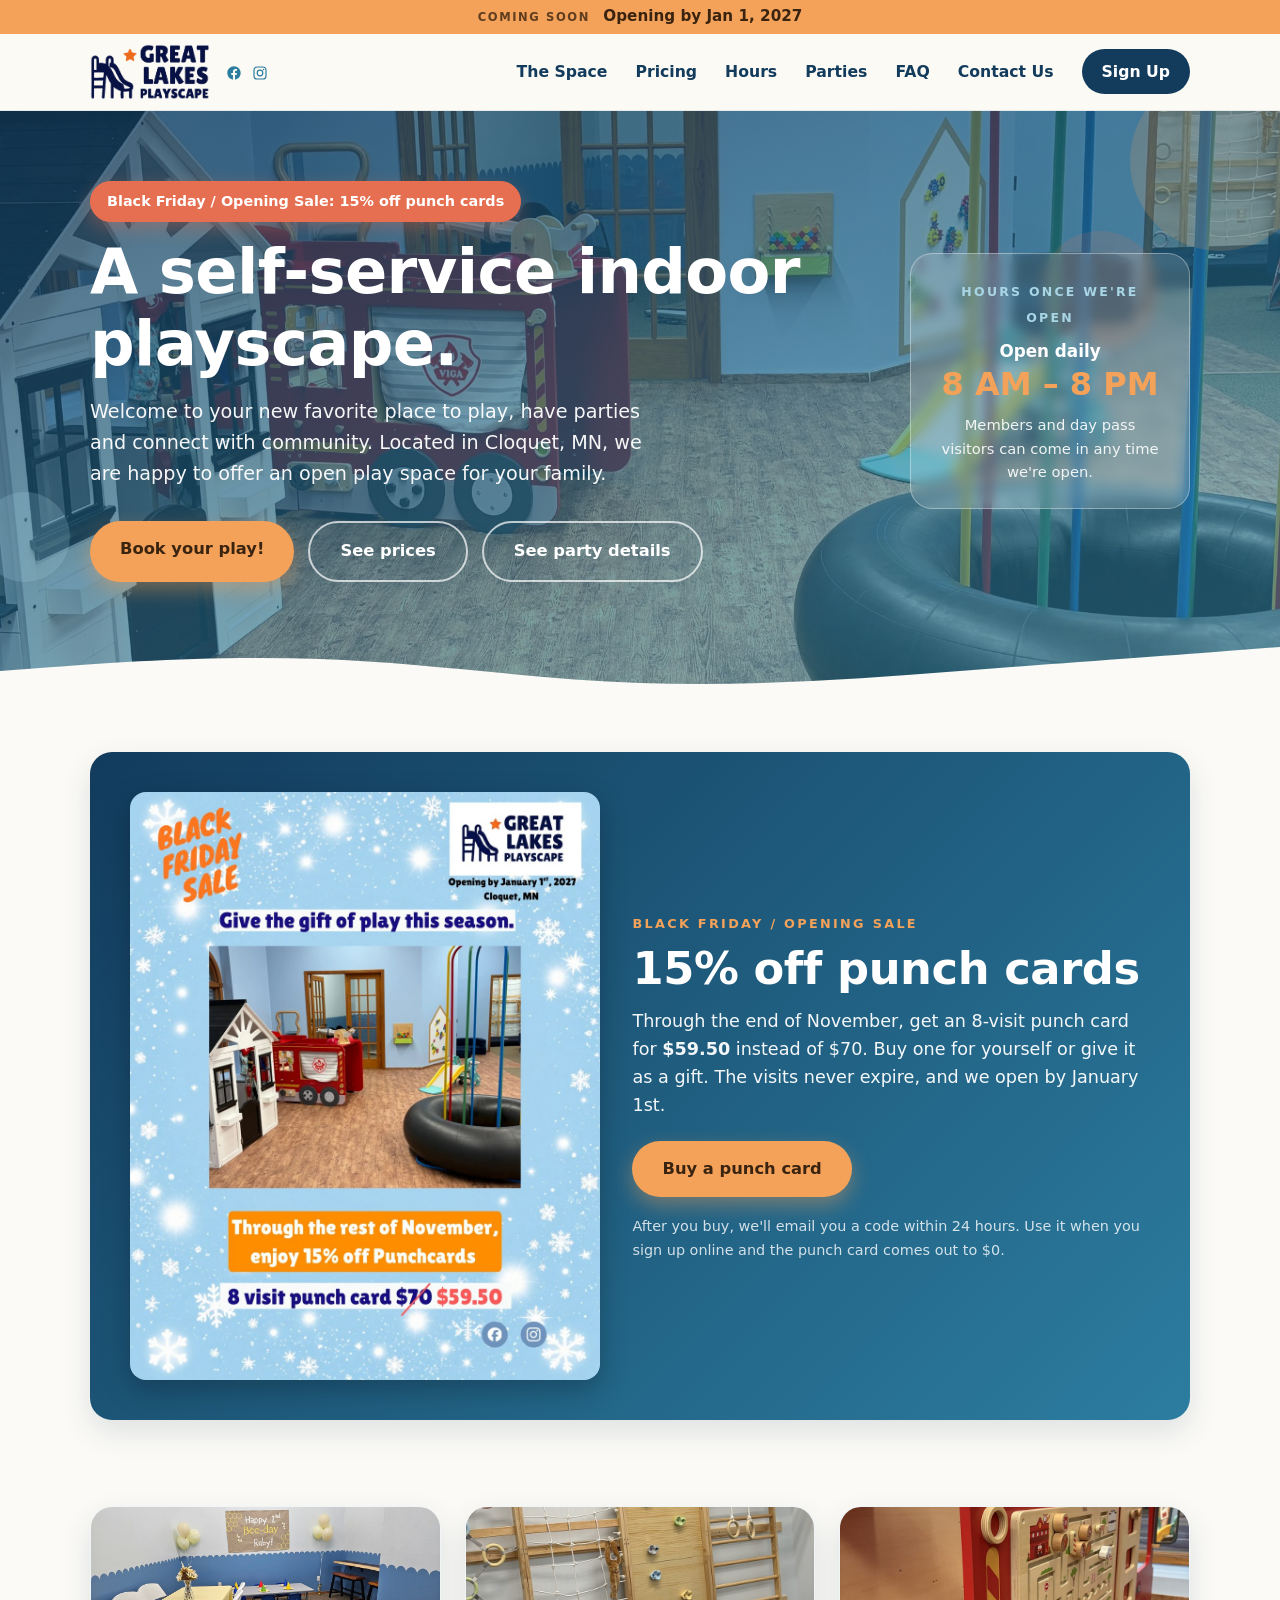
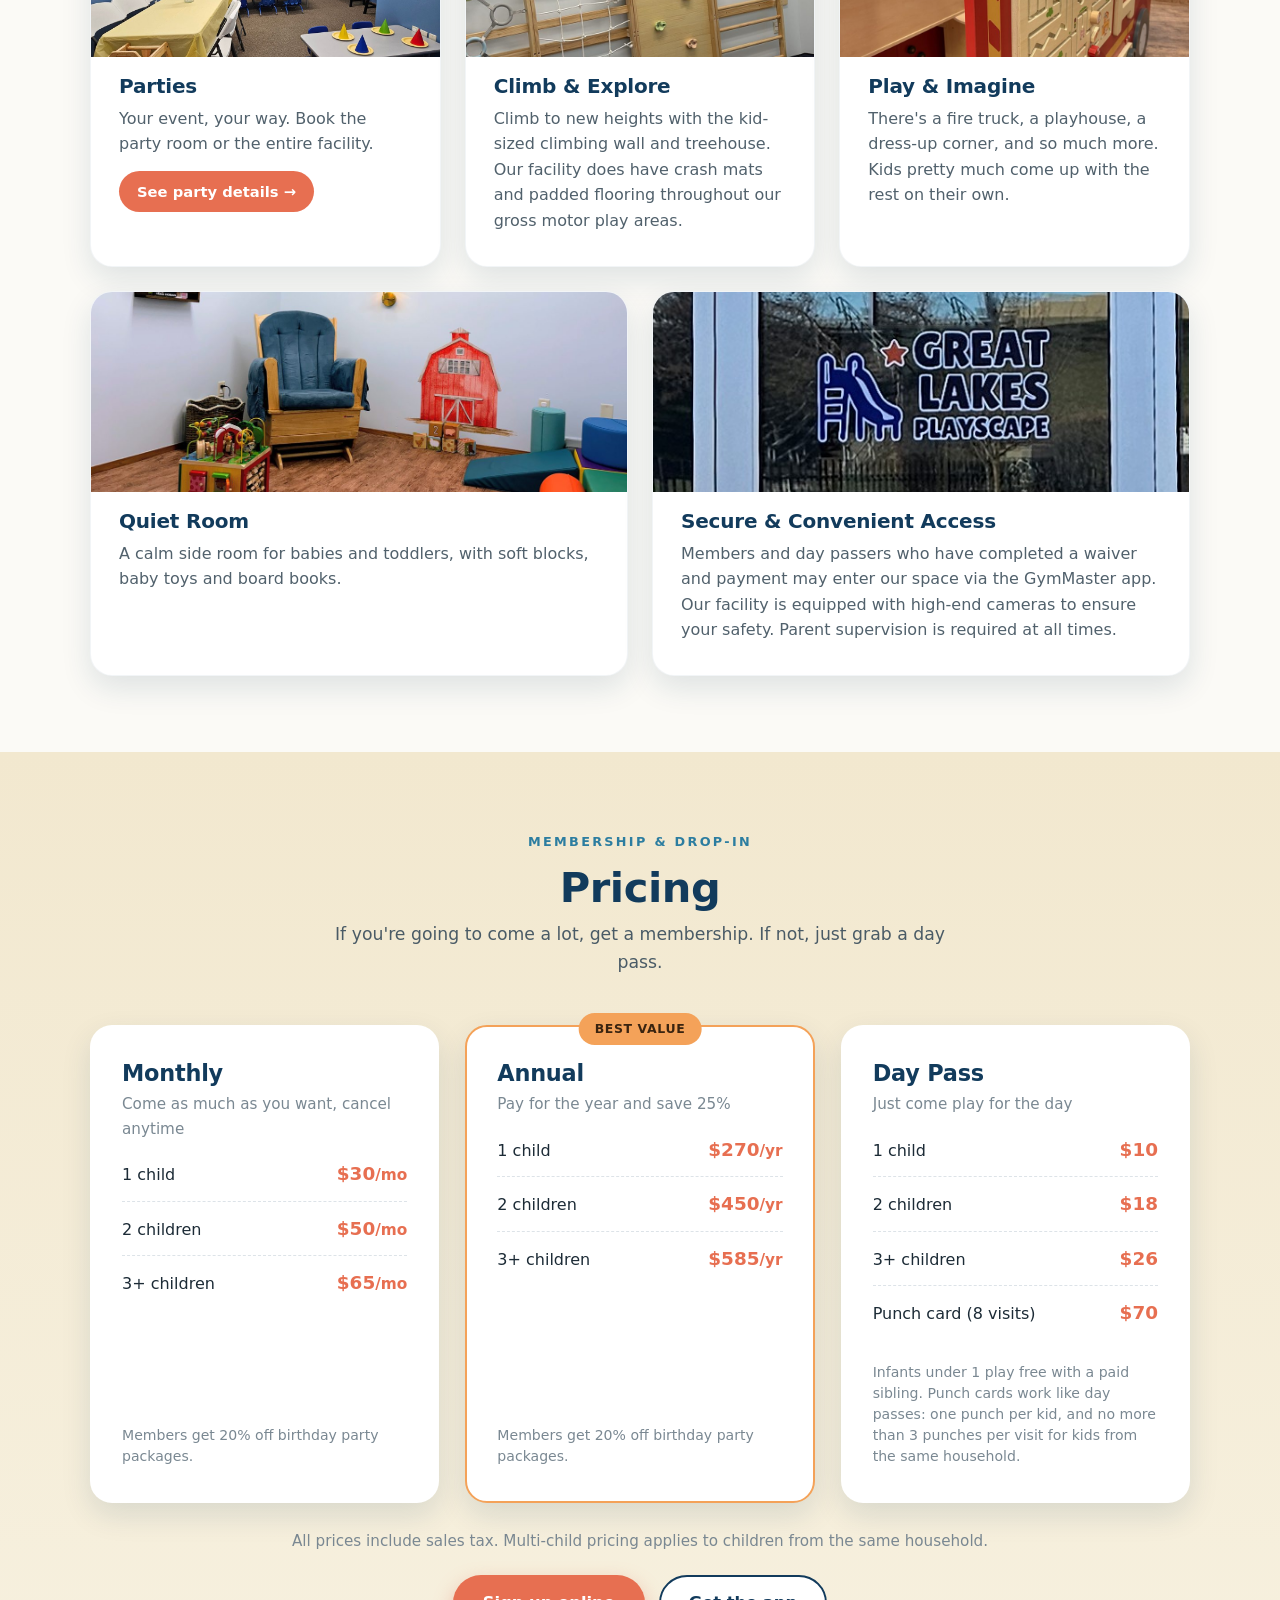
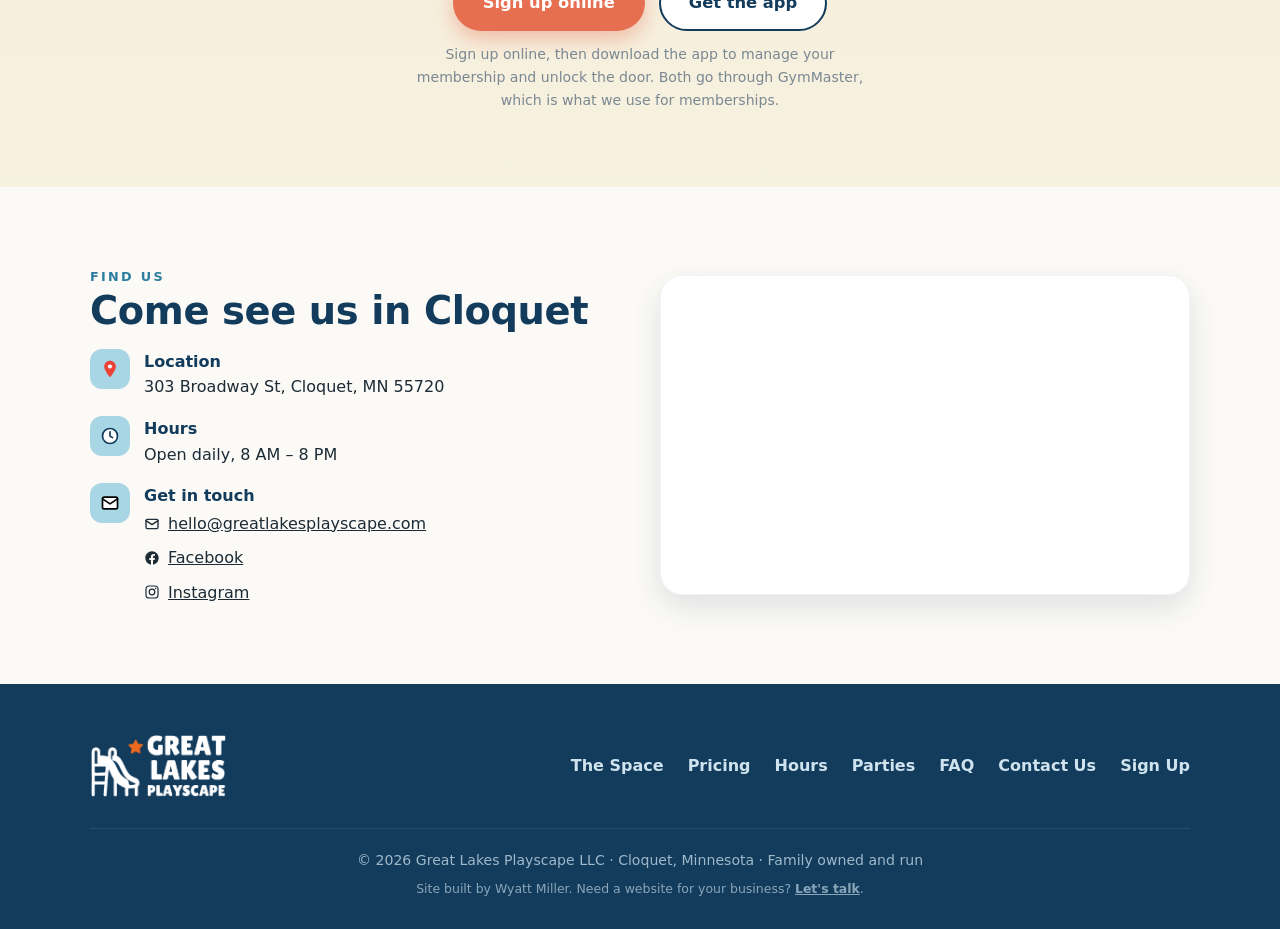
==== index.html @ cd80ef87 "Add Quiet Room card to the home page - New card for babies, toddlers and moms using the side room ph" ====
<!DOCTYPE html>
<html lang="en">
<head>
<meta charset="UTF-8">
<meta name="viewport" content="width=device-width, initial-scale=1.0">
<title>Great Lakes Playscape | Indoor Playground in Cloquet, MN</title>
<meta name="description" content="Indoor playground for kids in Cloquet, MN. Memberships, day passes, and birthday parties. Opening soon.">

<link rel="icon" type="image/png" sizes="32x32" href="images/favicon-32.png?v=2">
<link rel="icon" type="image/png" sizes="16x16" href="images/favicon-16.png?v=2">
<link rel="apple-touch-icon" href="images/apple-touch-icon.png?v=2">

<!-- Social sharing preview (Facebook, iMessage, Instagram link previews, etc.) -->
<!-- NOTE: update the og:url / twitter:url below once the real domain is live -->
<meta property="og:type" content="website">
<meta property="og:title" content="Great Lakes Playscape | Indoor Playground in Cloquet, MN">
<meta property="og:description" content="Indoor playground for kids in Cloquet, MN. Memberships, day passes, and birthday parties. Opening soon.">
<meta property="og:image" content="https://greatlakesplayscape.com/images/og-image.png">
<meta property="og:url" content="https://greatlakesplayscape.com/">
<meta name="twitter:card" content="summary_large_image">
<meta name="twitter:title" content="Great Lakes Playscape | Indoor Playground in Cloquet, MN">
<meta name="twitter:description" content="Indoor playground for kids in Cloquet, MN. Memberships, day passes, and birthday parties. Opening soon.">
<meta name="twitter:image" content="https://greatlakesplayscape.com/images/og-image.png">

<!-- Business details for Google search / Maps. Keep name, address, phone and hours in sync with the Google Business Profile. -->
<script type="application/ld+json">
{
  "@context": "https://schema.org",
  "@type": "EntertainmentBusiness",
  "name": "Great Lakes Playscape",
  "description": "Indoor playground for kids in Cloquet, MN. Memberships, day passes, and birthday parties.",
  "url": "https://greatlakesplayscape.com/",
  "logo": "https://greatlakesplayscape.com/images/logo.png",
  "image": "https://greatlakesplayscape.com/images/og-image.png",
  "email": "hello@greatlakesplayscape.com",
  "priceRange": "$",
  "address": {
    "@type": "PostalAddress",
    "streetAddress": "303 Broadway St",
    "addressLocality": "Cloquet",
    "addressRegion": "MN",
    "postalCode": "55720",
    "addressCountry": "US"
  },
  "openingHoursSpecification": [{
    "@type": "OpeningHoursSpecification",
    "dayOfWeek": ["Monday", "Tuesday", "Wednesday", "Thursday", "Friday", "Saturday", "Sunday"],
    "opens": "08:00",
    "closes": "20:00"
  }],
  "sameAs": [
    "https://www.facebook.com/share/1ABTPfkHhx/",
    "https://www.instagram.com/greatlakesplayscape/"
  ]
}
</script>

<link rel="stylesheet" href="styles.css?v=20261122d">
</head>
<body>

<!-- ============ HEADER ============ -->
<header>
  <div class="opening-bar"><span>Coming soon</span> Opening by Jan 1, 2027</div>
  <div class="wrap nav">
    <div class="brand-group">
      <a href="#top" class="brand">
        <img class="logo" src="images/logo.png" alt="Great Lakes Playscape" width="586" height="274">
      </a>
      <div class="header-social" aria-label="Follow us on social media">
        <a href="https://www.facebook.com/share/1ABTPfkHhx/" aria-label="Facebook" target="_blank" rel="noopener">
          <svg viewBox="0 0 24 24" width="16" height="16" fill="currentColor" aria-hidden="true"><path d="M22 12.06C22 6.5 17.52 2 12 2S2 6.5 2 12.06c0 5.02 3.66 9.18 8.44 9.94v-7.03H7.9v-2.91h2.54V9.85c0-2.51 1.49-3.9 3.77-3.9 1.09 0 2.24.2 2.24.2v2.46h-1.26c-1.24 0-1.63.77-1.63 1.56v1.88h2.78l-.44 2.91h-2.34V22c4.78-.76 8.44-4.92 8.44-9.94Z"/></svg>
        </a>
        <a href="https://www.instagram.com/greatlakesplayscape/" aria-label="Instagram" target="_blank" rel="noopener">
          <svg viewBox="0 0 24 24" width="16" height="16" fill="none" stroke="currentColor" stroke-width="1.8" aria-hidden="true"><rect x="3" y="3" width="18" height="18" rx="5"/><circle cx="12" cy="12" r="4.2"/><circle cx="17.4" cy="6.6" r="1.1" fill="currentColor" stroke="none"/></svg>
        </a>
      </div>
    </div>
    <nav class="nav-links" id="navLinks">
      <a href="#play">The Space</a>
      <a href="#pricing">Pricing</a>
      <a href="#hours">Hours</a>
      <a href="parties/">Parties</a>
      <a href="faq/">FAQ</a>
      <a href="#visit">Contact Us</a>
      <a href="#join" class="cta">Sign Up</a>
    </nav>
    <button class="nav-toggle" id="navToggle" aria-label="Menu">☰</button>
  </div>
</header>

<!-- ============ HERO ============ -->
<section class="hero" id="top">
  <span class="float a"></span><span class="float b"></span><span class="float c"></span>
  <div class="wrap hero-grid">
   <div class="hero-main">
    <a href="#sale" class="badge badge-sale">Black Friday / Opening Sale: 15% off punch cards</a>
    <h1>A self-service indoor playscape.</h1>
    <p class="lede">Welcome to your new favorite place to play, have parties and connect with community. Located in Cloquet, MN, we are happy to offer an open play space for your family.</p>
    <div class="cta-row">
      <a href="https://greatlakesplayscape.gymmasteronline.com/portal" class="btn btn-sun" target="_blank" rel="noopener">Book your play!</a>
      <a href="#pricing" class="btn btn-ghost">See prices</a>
      <a href="parties/" class="btn btn-ghost">See party details</a>
    </div>
   </div>
    <aside class="hero-hours" id="hours">
      <span class="hero-hours-label">Hours once we're open</span>
      <div class="hero-hours-days">Open daily</div>
      <div class="hero-hours-time">8 AM – 8 PM</div>
      <p>Members and day pass visitors can come in any time we're open.</p>
    </aside>
  </div>
  <div class="waves" aria-hidden="true">
    <svg viewBox="0 0 1440 120" preserveAspectRatio="none" style="width:100%;height:90px"><path fill="#FBFAF6" d="M0,64L60,58.7C120,53,240,43,360,48C480,53,600,75,720,80C840,85,960,75,1080,64C1200,53,1320,43,1380,37.3L1440,32L1440,120L0,120Z"></path></svg>
  </div>
</section>

<!-- ============ SALE ============ -->
<section id="sale">
  <div class="wrap">
    <div class="sale-card">
      <a href="https://square.link/u/6KVVEjBP" target="_blank" rel="noopener" class="sale-graphic-link">
        <img class="sale-graphic" src="images/black-friday-sale.jpg" alt="Black Friday Sale: through the rest of November, 15% off punch cards. 8 visit punch card $59.50, was $70. Opening by January 1st, 2027 in Cloquet, MN." width="1000" height="1250">
      </a>
      <div class="sale-text">
        <span class="eyebrow">Black Friday / Opening Sale</span>
        <h2>15% off punch cards</h2>
        <p>Through the end of November, get an 8-visit punch card for <strong>$59.50</strong> instead of $70. Buy one for yourself or give it as a gift. The visits never expire, and we open by January 1st.</p>
        <a href="https://square.link/u/6KVVEjBP" class="btn btn-sun" target="_blank" rel="noopener">Buy a punch card</a>
        <p class="sale-fine">After you buy, we'll email you a code within 24 hours. Use it when you sign up online and the punch card comes out to $0.</p>
      </div>
    </div>
  </div>
</section>

<!-- ============ THE SPACE ============ -->
<section id="play">
  <div class="wrap">
    <div class="features">
      <div class="card">
        <img class="card-photo" src="images/photos/party.jpg" alt="The party room set up for a bee-themed birthday, with balloons, a banner, a long table and kid-sized tables with party hats" loading="lazy">
        <h3>Parties</h3>
        <p>Your event, your way. Book the party room or the entire facility.</p>
        <a href="parties/" class="card-link">See party details →</a>
      </div>
      <div class="card">
        <img class="card-photo" src="images/photos/climb.jpg" alt="Wooden climbing wall with rings, a cargo net, climbing holds and a ladder over crash mats" loading="lazy">
        <h3>Climb &amp; Explore</h3>
        <p>Climb to new heights with the kid-sized climbing wall and treehouse. Our facility does have crash mats and padded flooring throughout our gross motor play areas.</p>
      </div>
      <div class="card">
        <img class="card-photo" src="images/photos/imagine.jpg" alt="Close-up of the red wooden fire truck with a maze panel and a toy fire helmet" loading="lazy">
        <h3>Play &amp; Imagine</h3>
        <p>There's a fire truck, a playhouse, a dress-up corner, and so much more. Kids pretty much come up with the rest on their own.</p>
      </div>
      <div class="card">
        <img class="card-photo photo-top" src="images/photos/quiet-room.jpg" alt="Side room with a rocking chair, a barn mural, board books, baby toys and foam blocks" loading="lazy">
        <h3>Quiet Room</h3>
        <p>A calm side room for babies and toddlers, with soft blocks, baby toys and board books.</p>
      </div>
      <div class="card">
        <img class="card-photo" src="images/photos/entrance.jpg" alt="The Great Lakes Playscape logo on the glass front door" loading="lazy">
        <h3>Secure &amp; Convenient Access</h3>
        <p>Members and day passers who have completed a waiver and payment may enter our space via the GymMaster app. Our facility is equipped with high-end cameras to ensure your safety. Parent supervision is required at all times.</p>
      </div>
    </div>
  </div>
</section>


<!-- ============ PRICING ============ -->
<section id="pricing">
  <div class="wrap">
    <div class="section-head">
      <span class="eyebrow">Membership &amp; Drop-in</span>
      <h2>Pricing</h2>
      <p>If you're going to come a lot, get a membership. If not, just grab a day pass.</p>
    </div>
    <div class="price-grid">
      <div class="price-card">
        <h3>Monthly</h3>
        <div class="sub">Come as much as you want, cancel anytime</div>
        <ul class="price-list">
          <li><span>1 child</span><span class="amt">$30<small>/mo</small></span></li>
          <li><span>2 children</span><span class="amt">$50<small>/mo</small></span></li>
          <li><span>3+ children</span><span class="amt">$65<small>/mo</small></span></li>
        </ul>
        <p class="price-fine">Members get 20% off birthday party packages.</p>
      </div>
      <div class="price-card featured">
        <span class="tag">Best value</span>
        <h3>Annual</h3>
        <div class="sub">Pay for the year and save 25%</div>
        <ul class="price-list">
          <li><span>1 child</span><span class="amt">$270<small>/yr</small></span></li>
          <li><span>2 children</span><span class="amt">$450<small>/yr</small></span></li>
          <li><span>3+ children</span><span class="amt">$585<small>/yr</small></span></li>
        </ul>
        <p class="price-fine">Members get 20% off birthday party packages.</p>
      </div>
      <div class="price-card">
        <h3>Day Pass</h3>
        <div class="sub">Just come play for the day</div>
        <ul class="price-list">
          <li><span>1 child</span><span class="amt">$10</span></li>
          <li><span>2 children</span><span class="amt">$18</span></li>
          <li><span>3+ children</span><span class="amt">$26</span></li>
          <li><span>Punch card (8 visits)</span><span class="amt">$70</span></li>
        </ul>
        <p class="price-fine">Infants under 1 play free with a paid sibling. Punch cards work like day passes: one punch per kid, and no more than 3 punches per visit for kids from the same household.</p>
      </div>
    </div>
    <p class="price-note">All prices include sales tax. Multi-child pricing applies to children from the same household.</p>
    <div class="price-cta" id="join">
      <div class="price-cta-row">
        <a href="https://greatlakesplayscape.gymmasteronline.com/portal" class="btn btn-coral" target="_blank" rel="noopener">Sign up online</a>
        <a href="https://www.gymmaster.com/app-download/" class="btn btn-outline" target="_blank" rel="noopener">Get the app</a>
      </div>
      <p>Sign up online, then download the app to manage your membership and unlock the door. Both go through GymMaster, which is what we use for memberships.</p>
    </div>
  </div>
</section>

<!-- ============ VISIT ============ -->
<section id="visit">
  <div class="wrap visit-grid">
    <div>
      <span class="eyebrow">Find us</span>
      <h2>Come see us in Cloquet</h2>
      <ul class="visit-info">
        <li><span class="ico"><svg viewBox="0 0 24 24" width="20" height="20" aria-hidden="true"><path fill="#EA4335" d="M12 2C8.14 2 5 5.14 5 9c0 5.25 7 13 7 13s7-7.75 7-13c0-3.86-3.14-7-7-7z"/><circle cx="12" cy="9" r="2.5" fill="#fff"/></svg></span><span><strong>Location</strong>303 Broadway St, Cloquet, MN 55720</span></li>
        <li><span class="ico"><svg viewBox="0 0 24 24" width="20" height="20" fill="none" stroke="#123b5c" stroke-width="2" stroke-linecap="round" stroke-linejoin="round" aria-hidden="true"><circle cx="12" cy="12" r="9" fill="#fff"/><path d="M12 7v5l3 2"/></svg></span><span><strong>Hours</strong>Open daily, 8 AM – 8 PM</span></li>
        <li><span class="ico"><svg viewBox="0 0 24 24" width="20" height="20" fill="none" stroke="#000" stroke-width="2" stroke-linecap="round" stroke-linejoin="round" aria-hidden="true"><rect x="3" y="5" width="18" height="14" rx="2" fill="#fff"/><path d="m3 7 9 6 9-6"/></svg></span><span><strong>Get in touch</strong>
          <ul class="visit-contacts">
            <li><a href="mailto:hello@greatlakesplayscape.com"><svg viewBox="0 0 24 24" width="16" height="16" fill="none" stroke="currentColor" stroke-width="2" stroke-linecap="round" stroke-linejoin="round" aria-hidden="true"><rect x="3" y="5" width="18" height="14" rx="2"/><path d="m3 7 9 6 9-6"/></svg>hello@greatlakesplayscape.com</a></li>
            <li><a href="https://www.facebook.com/share/1ABTPfkHhx/" target="_blank" rel="noopener"><svg viewBox="0 0 24 24" width="16" height="16" fill="currentColor" aria-hidden="true"><path d="M22 12.06C22 6.5 17.52 2 12 2S2 6.5 2 12.06c0 5.02 3.66 9.18 8.44 9.94v-7.03H7.9v-2.91h2.54V9.85c0-2.51 1.49-3.9 3.77-3.9 1.09 0 2.24.2 2.24.2v2.46h-1.26c-1.24 0-1.63.77-1.63 1.56v1.88h2.78l-.44 2.91h-2.34V22c4.78-.76 8.44-4.92 8.44-9.94Z"/></svg>Facebook</a></li>
            <li><a href="https://www.instagram.com/greatlakesplayscape/" target="_blank" rel="noopener"><svg viewBox="0 0 24 24" width="16" height="16" fill="none" stroke="currentColor" stroke-width="1.8" aria-hidden="true"><rect x="3" y="3" width="18" height="18" rx="5"/><circle cx="12" cy="12" r="4.2"/><circle cx="17.4" cy="6.6" r="1.1" fill="currentColor" stroke="none"/></svg>Instagram</a></li>
          </ul></span></li>
      </ul>
    </div>
    <div class="map-card">
      <!-- Uses the address text on purpose for consistency with the rest of the site. Google's geocoding for "303 Broadway St" is currently broken/imprecise (see Google Business Profile todo) — this pin will self-correct once that Google Maps edit is approved. -->
      <iframe
        src="https://www.google.com/maps?q=303+Broadway+St,+Cloquet,+MN+55720&output=embed"
        width="100%" height="100%" style="border:0" loading="lazy"
        referrerpolicy="no-referrer-when-downgrade"
        title="Map showing Great Lakes Playscape location"></iframe>
    </div>
  </div>
</section>

<!-- ============ FOOTER ============ -->
<footer>
  <div class="wrap">
    <div class="foot-grid">
      <div class="foot-brand">
        <img src="images/logo-white.png" alt="Great Lakes Playscape" width="586" height="274">
      </div>
      <div class="foot-links">
        <a href="#play">The Space</a>
        <a href="#pricing">Pricing</a>
        <a href="#hours">Hours</a>
        <a href="parties/">Parties</a>
        <a href="faq/">FAQ</a>
        <a href="#visit">Contact Us</a>
        <a href="#join">Sign Up</a>
      </div>
    </div>
    <div class="foot-bottom">
      © 2026 Great Lakes Playscape LLC · Cloquet, Minnesota · Family owned and run
      <div class="foot-credit">Site built by Wyatt Miller. Need a website for your business? <a href="mailto:wyattmiller19@gmail.com">Let's talk</a>.</div>
    </div>
  </div>
</footer>

<script src="script.js"></script>
</body>
</html>
---- styles.css ----
/* ---------- Design tokens ---------- */
:root{
  --deep:#123B5C;      /* Lake Superior deep blue */
  --wave:#2C7DA0;      /* mid lake blue */
  --sky:#A9D6E5;       /* pale sky */
  --sand:#F2E8CF;      /* beach sand */
  --sun:#F4A259;       /* warm sun / play orange */
  --coral:#E76F51;     /* playful accent */
  --leaf:#5B8C5A;      /* pine green */
  --ink:#1C2B36;       /* text */
  --paper:#FBFAF6;     /* background */
  --white:#ffffff;
  --radius:22px;
  --shadow:0 12px 30px rgba(18,59,92,0.12);
  --font:'Trebuchet MS','Segoe UI',system-ui,-apple-system,sans-serif;
}
*{box-sizing:border-box;margin:0;padding:0}
html{scroll-behavior:smooth}
body{font-family:var(--font);color:var(--ink);background:var(--paper);line-height:1.6;-webkit-font-smoothing:antialiased}
h1,h2,h3{line-height:1.15;font-weight:800;letter-spacing:-0.01em}
a{color:inherit}
img{max-width:100%;display:block}
.wrap{width:min(1100px,92%);margin-inline:auto}
.btn{display:inline-block;padding:15px 30px;border-radius:999px;font-weight:800;text-decoration:none;transition:transform .15s ease,box-shadow .15s ease;font-size:1.02rem;border:none;cursor:pointer}
.btn:hover{transform:translateY(-2px)}
.btn-sun{background:var(--sun);color:#3a2410;box-shadow:0 8px 20px rgba(244,162,89,.4)}
.btn-coral{background:var(--coral);color:#fff;box-shadow:0 8px 20px rgba(231,111,81,.4)}
.btn-outline{background:#fff;color:var(--deep);border:2px solid var(--deep);padding:13px 28px}
.btn-ghost{background:transparent;color:#fff;border:2px solid rgba(255,255,255,.7)}
.eyebrow{text-transform:uppercase;letter-spacing:.18em;font-size:.8rem;font-weight:800;color:var(--wave)}

/* ---------- Header ---------- */
header{position:sticky;top:0;z-index:50;background:rgba(251,250,246,.9);backdrop-filter:blur(8px);border-bottom:1px solid rgba(18,59,92,.08)}
.opening-bar{background:var(--sun);color:#3a2410;text-align:center;font-weight:800;font-size:.95rem;padding:7px 12px;line-height:1.3}
.opening-bar span{text-transform:uppercase;letter-spacing:.14em;font-size:.72rem;margin-right:8px;opacity:.8}
.nav{display:flex;align-items:center;justify-content:space-between;padding:10px 0}
.brand-group{display:flex;align-items:center;gap:16px}
.brand{display:flex;align-items:center;gap:12px;font-weight:800;font-size:1.15rem;color:var(--deep);text-decoration:none}
.brand .logo{height:56px;width:auto;flex:none}
.header-social{display:flex;gap:10px;margin-top:3px}
.header-social a{color:var(--wave);display:flex}
.header-social a:hover{color:var(--deep)}
.nav-links{display:flex;gap:28px;align-items:center}
.nav-links a{text-decoration:none;font-weight:700;color:var(--deep);font-size:.98rem}
.nav-links a.cta{background:var(--deep);color:#fff;padding:10px 20px;border-radius:999px}
.nav-toggle{display:none;background:none;border:none;font-size:1.6rem;color:var(--deep);cursor:pointer}
@media(max-width:1080px){
  .nav-links{display:none}
  .nav-toggle{display:block}
  .nav-links.open{display:flex;position:absolute;top:100%;margin-top:6px;right:4%;left:4%;flex-direction:column;background:#fff;padding:18px;border-radius:18px;box-shadow:var(--shadow);gap:16px}
}

/* ---------- Hero ---------- */
.hero{position:relative;background:linear-gradient(160deg,rgba(18,59,92,.78),rgba(44,125,160,.6) 70%,rgba(58,148,184,.55)),url(images/photos/hero.jpg) center 60%/cover;color:#fff;overflow:hidden;padding:70px 0 130px}
.hero .wrap{position:relative;z-index:2}
.hero-grid{display:grid;grid-template-columns:minmax(0,1fr) auto;gap:48px;align-items:center}
.hero-main{max-width:720px}
.hero-hours{background:rgba(255,255,255,.14);border:1px solid rgba(255,255,255,.35);backdrop-filter:blur(6px);border-radius:var(--radius);padding:24px 28px;text-align:center;min-width:240px;max-width:280px;scroll-margin-top:100px}
.hero-hours-label{text-transform:uppercase;letter-spacing:.18em;font-size:.78rem;font-weight:800;color:var(--sky)}
.hero-hours-days{font-weight:800;font-size:1.05rem;margin-top:8px}
.hero-hours-time{font-size:2rem;font-weight:800;line-height:1.15;color:var(--sun);margin:2px 0 10px}
.hero-hours p{font-size:.92rem;opacity:.9;margin:0}
@media(max-width:860px){
  .hero-grid{grid-template-columns:1fr;gap:32px}
  .hero-hours{max-width:none;justify-self:stretch}
}
.hero .eyebrow{color:var(--sky)}
.hero h1{font-size:clamp(2.3rem,6vw,3.9rem);margin:14px 0 18px}
.hero p.lede{font-size:1.2rem;max-width:560px;opacity:.95}
.hero .cta-row{margin-top:32px;display:flex;gap:14px;flex-wrap:wrap}
.badge{display:inline-flex;align-items:center;gap:8px;background:rgba(255,255,255,.15);border:1px solid rgba(255,255,255,.3);padding:8px 16px;border-radius:999px;font-weight:700;font-size:.9rem}
/* waves at bottom of hero */
.hero .waves{position:absolute;bottom:-1px;left:0;width:100%;z-index:1;line-height:0}
/* floating shapes */
.float{position:absolute;border-radius:50%;opacity:.18;z-index:1}
.float.a{width:180px;height:180px;background:var(--sun);top:-40px;right:-30px}
.float.b{width:120px;height:120px;background:var(--coral);top:120px;right:120px;opacity:.14}
.float.c{width:90px;height:90px;background:var(--sky);bottom:130px;left:-20px;opacity:.2}

/* ---------- Sections ---------- */
section{padding:76px 0}

/* ---------- Sale ---------- */
.badge-sale{color:#fff;text-decoration:none;background:var(--coral);border-color:var(--coral);box-shadow:0 6px 18px rgba(231,111,81,.35)}
.badge-sale:hover{filter:brightness(1.06)}
#sale{padding:40px 0 10px}
.sale-card{display:grid;grid-template-columns:1fr;gap:32px;align-items:center;background:linear-gradient(135deg,var(--deep),var(--wave));color:#fff;border-radius:var(--radius);padding:40px;box-shadow:var(--shadow)}
.sale-card:has(.sale-graphic){grid-template-columns:minmax(0,1fr) minmax(0,1.1fr)}
.sale-graphic-link{display:block}
.sale-graphic{width:100%;height:auto;border-radius:16px;box-shadow:0 10px 28px rgba(0,0,0,.25)}
.sale-text .eyebrow{color:var(--sun)}
.sale-text h2{font-size:clamp(2rem,4vw,2.8rem);margin:8px 0 12px}
.sale-text p{font-size:1.1rem;opacity:.95;margin-bottom:22px;max-width:560px}
.sale-text p.sale-fine{font-size:.9rem;opacity:.8;margin:18px 0 0}
@media(max-width:760px){
  .sale-card,.sale-card:has(.sale-graphic){grid-template-columns:1fr;padding:28px 22px}
}
.section-head{text-align:center;max-width:640px;margin:0 auto 48px}
.section-head h2{font-size:clamp(1.8rem,4vw,2.6rem);color:var(--deep);margin:10px 0}
.section-head p{color:#4a5b66;font-size:1.08rem}

/* Features */
.features{display:grid;grid-template-columns:repeat(auto-fit,minmax(240px,1fr));gap:24px}
/* Five cards: 3 + 2 on desktop, 2 + 2 + 1 (last one full width) on tablets */
@media(min-width:900px){
  .features{grid-template-columns:repeat(6,1fr)}
  .features .card{grid-column:span 2}
  .features .card:nth-child(n+4){grid-column:span 3}
  .features .card:nth-child(n+4) .card-photo{height:200px}
}
/* Keep the rocking chair's top in frame instead of cropping to the middle */
.card-photo.photo-top{object-position:center 40%}
@media(min-width:600px) and (max-width:899px){
  .features{grid-template-columns:repeat(2,1fr)}
  .features .card:last-child{grid-column:span 2}
}
.card{background:#fff;border-radius:var(--radius);padding:32px 28px;box-shadow:var(--shadow);border:1px solid rgba(18,59,92,.05);transition:transform .18s ease;overflow:hidden}
.card:hover{transform:translateY(-4px)}
.card-photo{width:calc(100% + 56px);max-width:none;height:150px;object-fit:cover;display:block;margin:-32px -28px 18px -28px}
.card h3{font-size:1.25rem;color:var(--deep);margin-bottom:8px}
.card p{color:#51616c}
.card-link{display:inline-block;margin-top:14px;padding:9px 18px;border-radius:999px;background:var(--coral);color:#fff;font-weight:800;font-size:.92rem;text-decoration:none;transition:transform .15s ease}
.card-link:hover{transform:translateY(-2px)}
#parties{scroll-margin-top:70px}

/* About / Our Story */
.about-flex{max-width:760px;text-align:center}
.about-flex h2{color:var(--deep);font-size:clamp(1.8rem,4vw,2.4rem);margin:10px 0 14px}
.about-flex p{color:#4a5b66;font-size:1.08rem}

/* Pricing */
#pricing{background:linear-gradient(180deg,var(--sand),#f7f1e0)}
.price-grid{display:grid;grid-template-columns:repeat(auto-fit,minmax(260px,1fr));gap:26px;align-items:stretch}
.price-card{background:#fff;border-radius:var(--radius);padding:34px 30px;box-shadow:var(--shadow);display:flex;flex-direction:column;position:relative;border:2px solid transparent}
.price-card.featured{border-color:var(--sun)}
.price-card .tag{position:absolute;top:-14px;left:50%;transform:translateX(-50%);background:var(--sun);color:#3a2410;font-weight:800;font-size:.78rem;padding:6px 16px;border-radius:999px;text-transform:uppercase;letter-spacing:.05em}
.price-card h3{color:var(--deep);font-size:1.4rem;margin-bottom:6px}
.price-card .sub{color:#7a8892;font-size:.95rem;margin-bottom:18px}
.price-list{list-style:none;display:flex;flex-direction:column;gap:12px;margin-bottom:8px}
.price-list li{display:flex;justify-content:space-between;align-items:baseline;padding-bottom:12px;border-bottom:1px dashed rgba(18,59,92,.14)}
.price-list li:last-child{border-bottom:none}
.price-list .amt{font-weight:800;color:var(--coral);font-size:1.15rem;white-space:nowrap}
.price-fine{margin-top:auto;padding-top:14px;color:#7a8892;font-size:.88rem;line-height:1.5}
.price-cta{text-align:center;margin-top:22px;scroll-margin-top:100px}
.price-cta-row{display:flex;gap:14px;justify-content:center;flex-wrap:wrap}
.price-cta p{color:#7a8892;font-size:.88rem;margin:12px auto 0;max-width:460px}
.price-note{text-align:center;color:#7a8892;margin-top:26px;font-size:.95rem}


/* Parties band */
#parties{background:linear-gradient(160deg,#D6ECF6,#BFE0EE);color:var(--deep)}
.party-flex{display:grid;grid-template-columns:1.2fr 1fr;gap:40px;align-items:center}
.party-flex h2,.party-flex h1{font-size:clamp(1.8rem,4vw,2.6rem)}
.party-back{text-align:center;margin-top:40px}
.party-flex p{font-size:1.1rem;color:#34505f;margin:14px 0 24px}
.party-card{background:#fff;border-radius:var(--radius);padding:30px;box-shadow:var(--shadow)}
.party-photo{width:100%;height:170px;object-fit:cover;display:block;border-radius:14px;margin-bottom:20px}
.party-card .row{display:grid;grid-template-columns:1fr auto auto;gap:18px;align-items:baseline;padding:12px 0;border-bottom:1px solid rgba(18,59,92,.12);font-weight:700}
.party-card .row span:not(:first-child){text-align:right;min-width:4.5em}
.party-card .row small{display:block;font-weight:600;font-size:.82rem;color:#5b6f7b}
.party-card .row-head{padding-top:0;font-size:.8rem;text-transform:uppercase;letter-spacing:.08em;color:var(--wave)}
.party-card .row:last-child{border-bottom:none}
.party-ctas{display:flex;gap:12px;flex-wrap:wrap}
.party-flex .party-fine{font-size:.92rem;color:#4a6371;margin:18px 0 0}
.party-fine a{color:var(--deep);font-weight:700}
.party-packages{display:grid;grid-template-columns:1fr 1fr;gap:24px;margin-top:40px}
.package{background:#fff;border-radius:var(--radius);padding:26px 28px;box-shadow:var(--shadow);color:var(--ink)}
.package h3{font-size:1.35rem;color:var(--deep)}
.package .package-sub{display:inline-block;margin:6px 0 14px;background:var(--sky);color:var(--deep);font-weight:800;font-size:.9rem;padding:3px 12px;border-radius:999px}
.package ul{list-style:none;display:grid;gap:8px}
.package li{position:relative;padding-left:24px}
.package li::before{content:"★";position:absolute;left:0;color:var(--sun)}
@media(max-width:720px){.party-flex,.party-packages{grid-template-columns:1fr}}

/* Visit / location */
.visit-grid{display:grid;grid-template-columns:1fr 1fr;gap:40px;align-items:center}
.visit-grid h2{color:var(--deep);font-size:clamp(1.8rem,4vw,2.4rem);margin-bottom:16px}
.visit-info{list-style:none;display:flex;flex-direction:column;gap:16px}
.visit-info li{display:flex;gap:14px;align-items:flex-start}
.visit-info .ico{font-size:1.4rem;flex:none;width:40px;height:40px;background:var(--sky);border-radius:12px;display:grid;place-items:center}
.visit-info strong{color:var(--deep);display:block}
/* Contact links under "Get in touch": one per line, each with its own small icon */
.visit-info .visit-contacts{list-style:none;display:flex;flex-direction:column;gap:6px;margin-top:2px}
.visit-info .visit-contacts li{display:block}
.visit-contacts a{display:inline-flex;align-items:center;gap:8px}
.visit-contacts svg{flex:none}
.map-card{background:#fff;border-radius:var(--radius);box-shadow:var(--shadow);overflow:hidden;height:320px;border:1px solid rgba(18,59,92,.06)}
.map-card iframe{display:block}
@media(max-width:720px){.visit-grid{grid-template-columns:1fr}}

/* Footer */
footer{background:var(--deep);color:#cfe3ef;padding:50px 0 30px}
.foot-grid{display:flex;justify-content:space-between;gap:30px;flex-wrap:wrap;align-items:center}
.foot-brand{display:flex;align-items:center}
.foot-brand img{height:64px;width:auto}
.foot-links{display:flex;gap:24px;flex-wrap:wrap}
.foot-links a{text-decoration:none;color:#cfe3ef;font-weight:600}
.foot-links a:hover{color:#fff}
.foot-bottom{margin-top:30px;padding-top:20px;border-top:1px solid rgba(255,255,255,.12);font-size:.88rem;opacity:.75;text-align:center}
.foot-credit{margin-top:8px;font-size:.78rem;opacity:.85}
.foot-credit a{color:#cfe3ef;font-weight:600}
.foot-credit a:hover{color:#fff}

/* ---------- Gift voucher page (/gift) ---------- */
.gift-home-link{font-weight:700;color:var(--deep);text-decoration:none}
.gift-home-link:hover{text-decoration:underline}
.gift-hero{background:linear-gradient(160deg,var(--deep),var(--wave));color:#fff;text-align:center;padding:64px 0 56px}
.gift-hero .eyebrow{color:var(--sky)}
.gift-hero h1{font-size:clamp(2rem,5vw,3rem);margin:12px auto 14px;max-width:720px}
.gift-hero p{font-size:1.15rem;opacity:.95;max-width:560px;margin-inline:auto}

.gift-steps{list-style:none;display:grid;grid-template-columns:repeat(auto-fit,minmax(240px,1fr));gap:24px;margin-bottom:56px}
.gift-steps li{display:flex;gap:16px;align-items:flex-start;background:#fff;border-radius:var(--radius);padding:26px 24px;box-shadow:var(--shadow)}
.step-num{flex:none;width:40px;height:40px;border-radius:50%;background:var(--sun);color:#3a2410;font-weight:800;display:grid;place-items:center;font-size:1.1rem}
.gift-steps h2{font-size:1.2rem;color:var(--deep);margin-bottom:6px}
.gift-steps p{color:#51616c}

.gift-redeem{text-align:center}
.gift-redeem > h2{color:var(--deep);font-size:clamp(1.6rem,4vw,2.2rem);margin-bottom:24px}
.gift-redeem-grid{display:grid;grid-template-columns:repeat(auto-fit,minmax(260px,1fr));gap:24px;text-align:left}
.gift-redeem-card{background:#fff;border-radius:var(--radius);padding:30px 28px;box-shadow:var(--shadow);display:flex;flex-direction:column;gap:10px}
.gift-redeem-card h3{color:var(--deep);font-size:1.3rem}
.gift-redeem-sub{color:var(--coral);font-weight:800}
.gift-redeem-card p{color:#51616c}
.gift-redeem-card .btn{margin-top:auto;align-self:flex-start}
.gift-fine{color:#7a8892;font-size:.95rem;margin-top:24px}

.gift-print-section{background:linear-gradient(180deg,var(--sand),#f7f1e0)}
.gift-card{max-width:560px;margin:0 auto;background:#fff;border:3px dashed var(--sun);border-radius:var(--radius);padding:34px 32px;text-align:center}
.gift-card-logo{height:72px;width:auto;margin:0 auto 10px}
.gift-card-kicker{text-transform:uppercase;letter-spacing:.18em;font-size:.8rem;font-weight:800;color:var(--coral)}
.gift-card-title{font-size:1.5rem;font-weight:800;color:var(--deep);margin:4px 0 22px}
.gift-card-fields{display:flex;flex-direction:column;gap:18px;text-align:left;margin-bottom:22px}
.gift-card-field{display:flex;align-items:flex-end;gap:10px;font-weight:700;color:var(--deep)}
.gift-card-field span:first-child{flex:none}
.gift-card-field .line{flex:1;border-bottom:2px solid rgba(18,59,92,.35);height:1.4em}
.gift-card-redeem{background:var(--paper);border-radius:14px;padding:14px 16px;color:var(--ink);font-size:.95rem}
.gift-card-foot{margin-top:16px;color:#7a8892;font-size:.82rem}
.gift-print-row{text-align:center;margin-top:26px}

/* Printing from /gift prints only the gift card */
@media print{
  .gift-page header,.gift-page .gift-hero,.gift-page .gift-steps-section,.gift-page footer,
  .gift-page .gift-print-section .section-head,.gift-page .gift-print-row{display:none}
  .gift-page .gift-print-section{background:none;padding:0}
  .gift-page .gift-card{border-color:#999;box-shadow:none}
}

/* ---------- FAQ page ---------- */
#faq{background:linear-gradient(180deg,#EAF5FA,var(--paper))}
.faq-wrap{max-width:820px}
#faq .section-head h1{font-size:clamp(2rem,5vw,2.8rem);color:var(--deep);margin:8px 0 10px}
#faq .section-head a{color:var(--deep);font-weight:700}
.faq-list{display:grid;gap:12px;margin-top:28px}
.faq-list details{background:#fff;border-radius:16px;box-shadow:var(--shadow);border:1px solid rgba(18,59,92,.06)}
.faq-list summary{cursor:pointer;list-style:none;padding:18px 52px 18px 22px;font-weight:800;color:var(--deep);font-size:1.08rem;position:relative}
.faq-list summary::-webkit-details-marker{display:none}
.faq-list summary::after{content:"+";position:absolute;right:22px;top:50%;transform:translateY(-50%);font-size:1.5rem;color:var(--coral);line-height:1}
.faq-list details[open] summary::after{content:"\2212"}
.faq-list details p{padding:0 22px 20px;color:#51616c}
.faq-list details p a{color:var(--deep);font-weight:700}
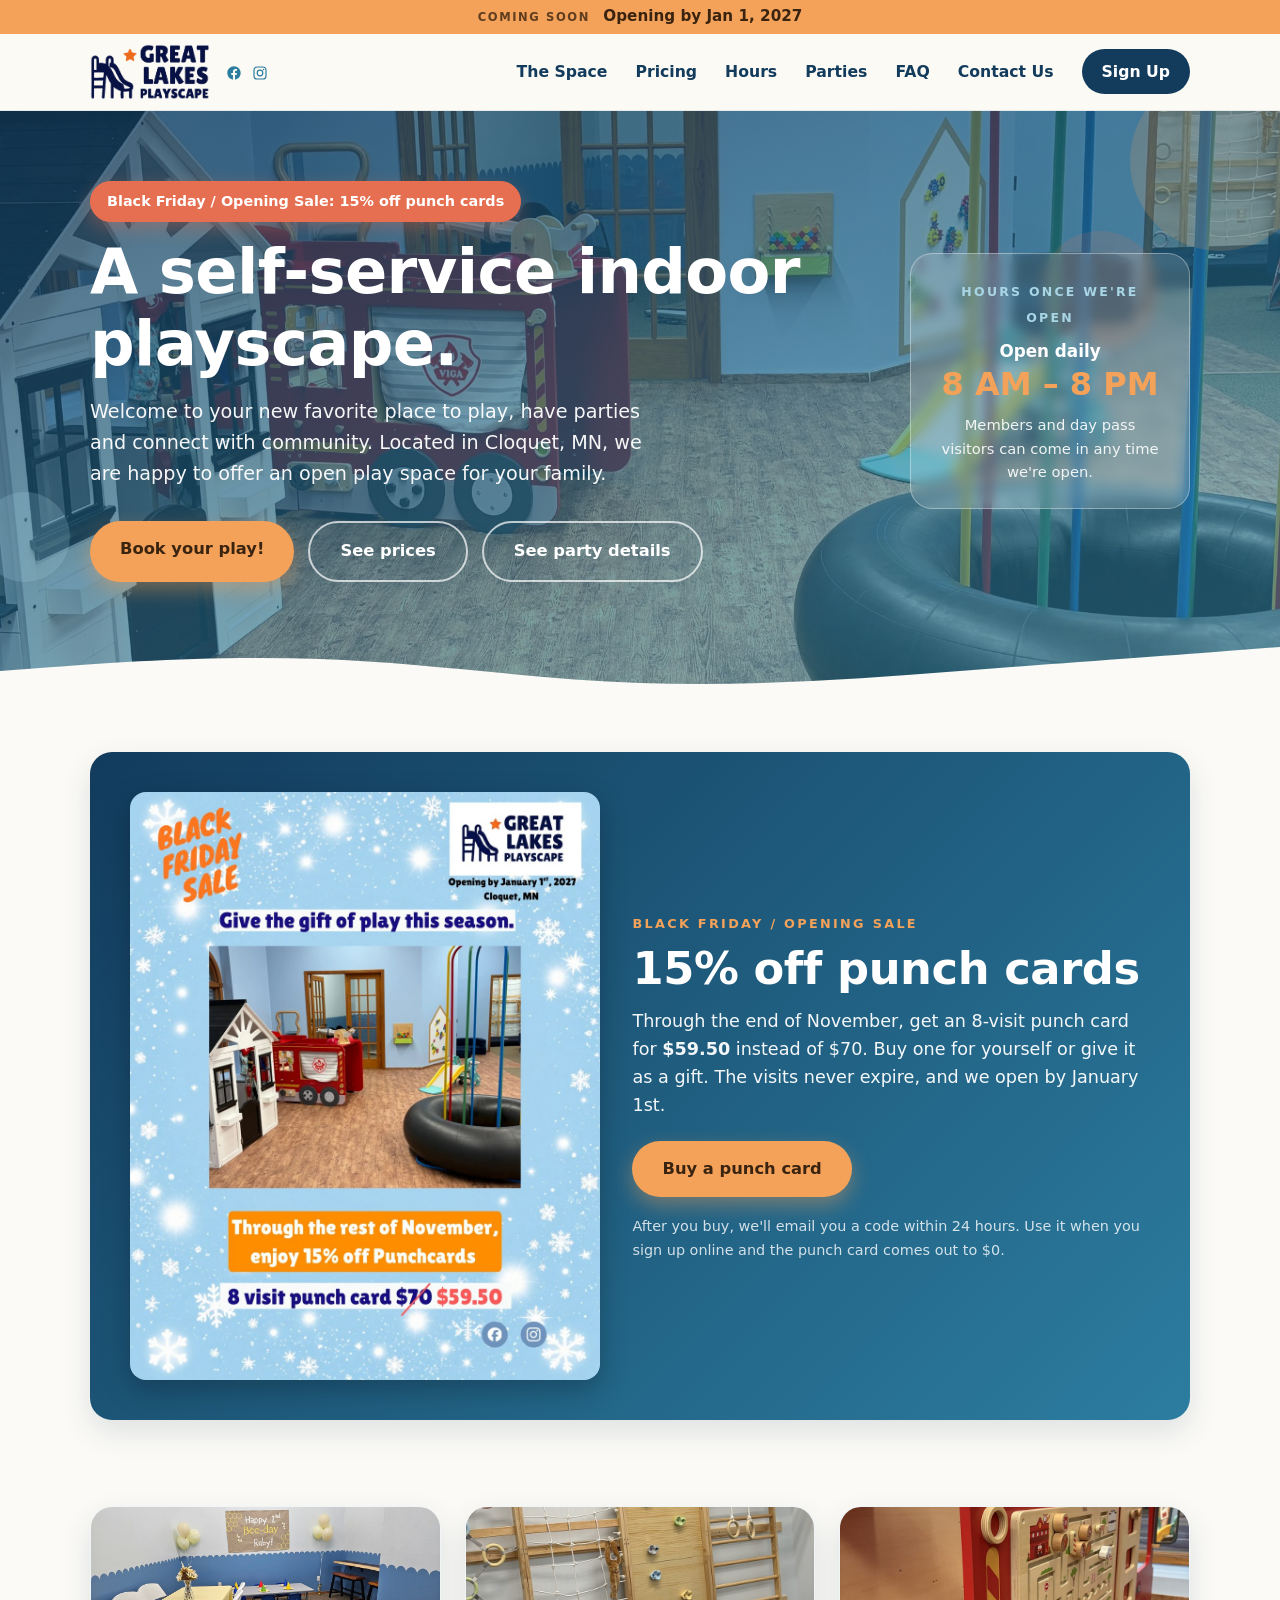
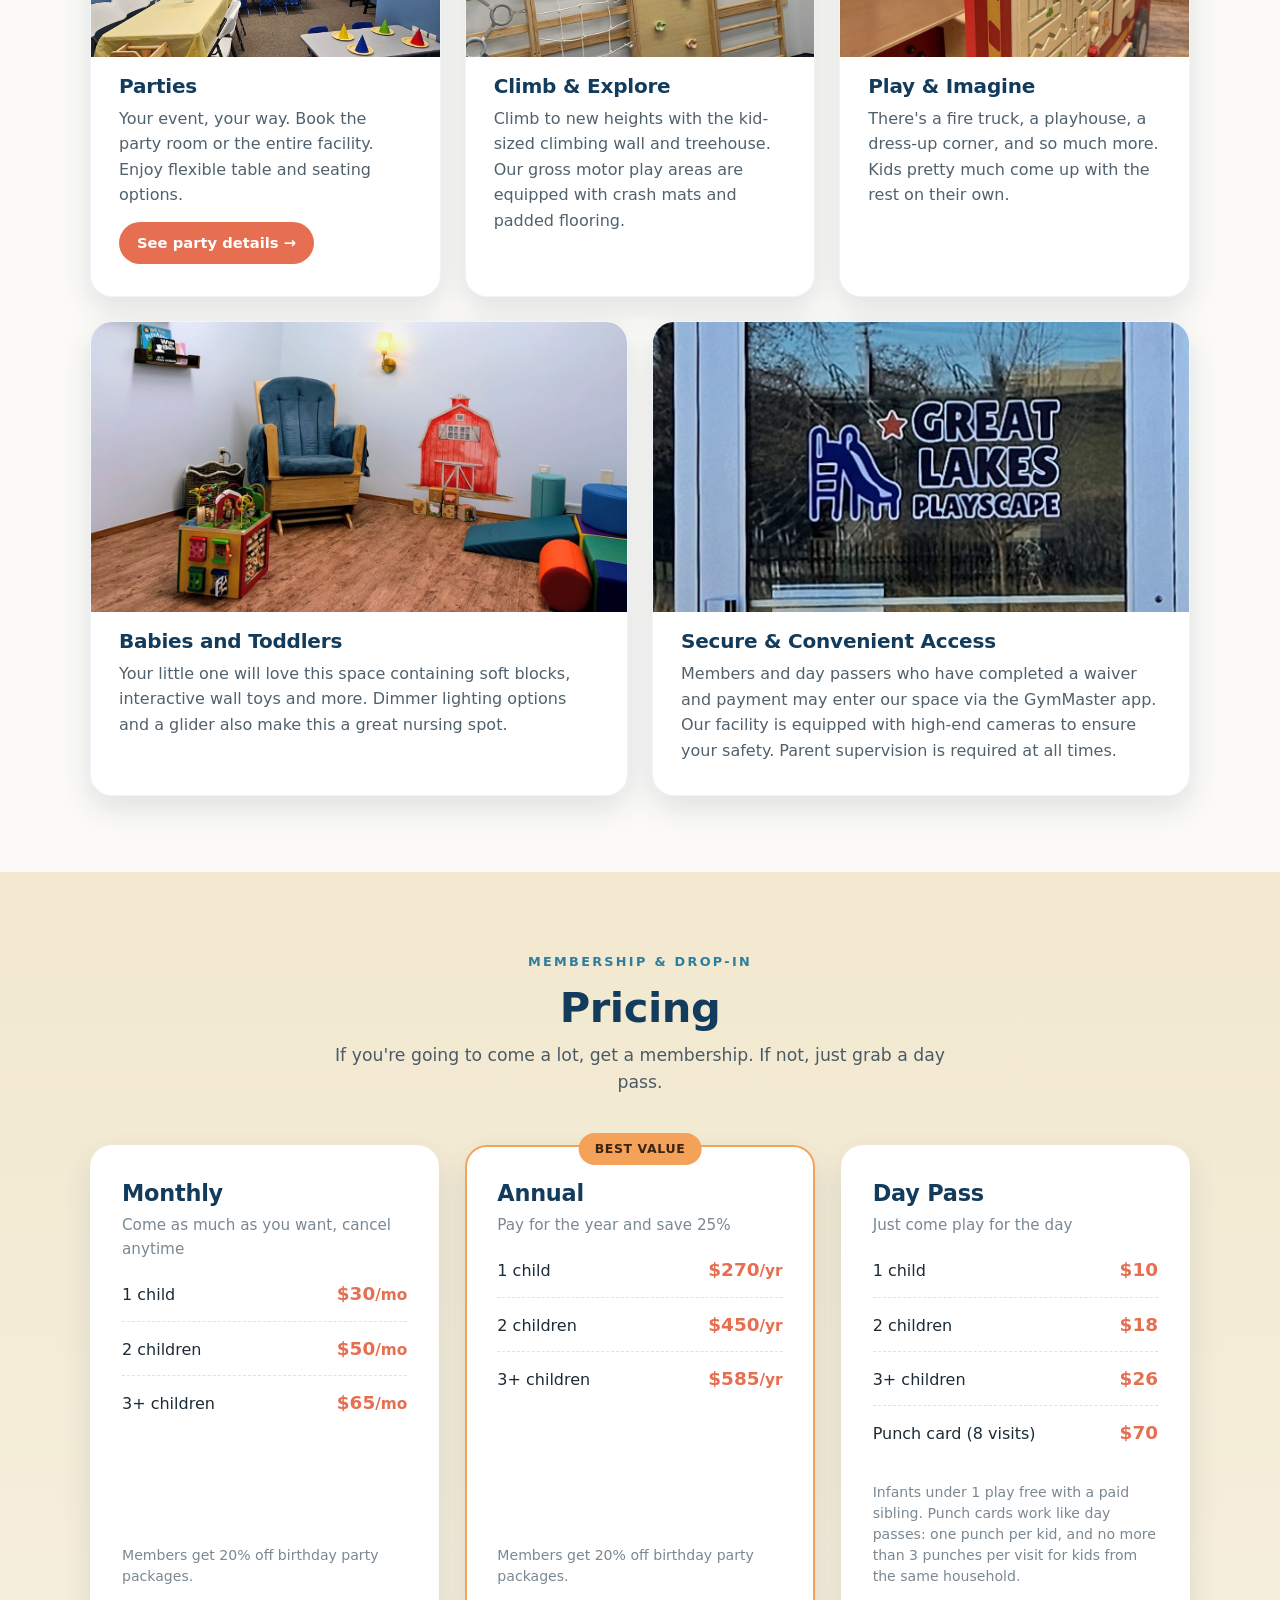
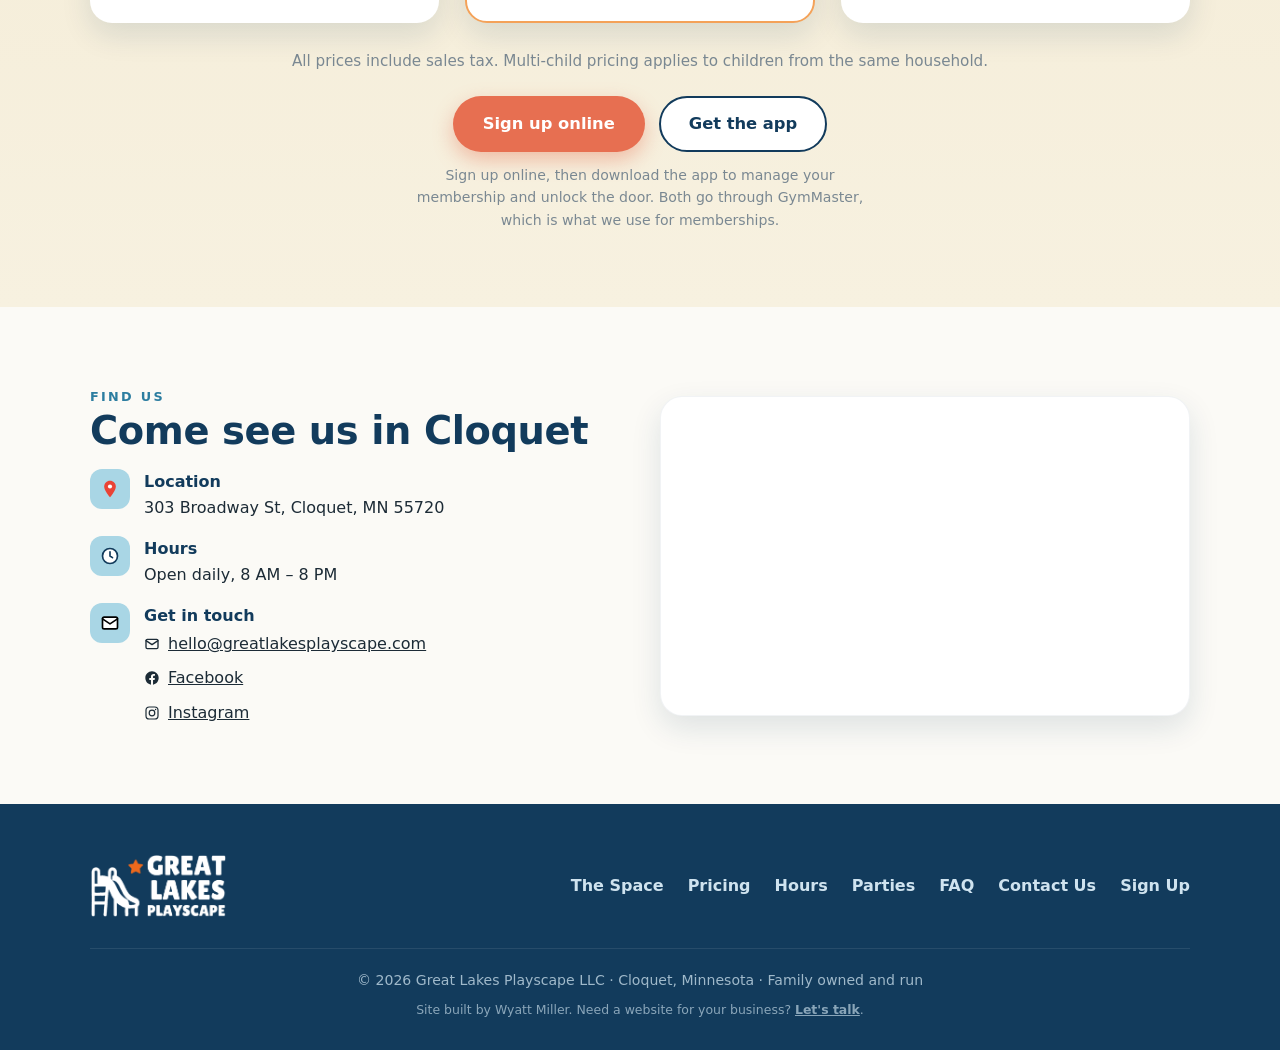
==== commit e39a3c71: "Babies and Toddlers card: show the whole photo, fix typos - Bottom-row card photos are shown uncropp" ====
--- a/index.html
+++ b/index.html
@@ -55,7 +55,7 @@
 }
 </script>
 
-<link rel="stylesheet" href="styles.css?v=20261122d">
+<link rel="stylesheet" href="styles.css?v=20261122h">
 </head>
 <body>
 
@@ -79,7 +79,7 @@
     <nav class="nav-links" id="navLinks">
       <a href="#play">The Space</a>
       <a href="#pricing">Pricing</a>
-      <a href="#hours">Hours</a>
+      <a href="#visit">Hours</a>
       <a href="parties/">Parties</a>
       <a href="faq/">FAQ</a>
       <a href="#visit">Contact Us</a>
@@ -140,13 +140,13 @@
       <div class="card">
         <img class="card-photo" src="images/photos/party.jpg" alt="The party room set up for a bee-themed birthday, with balloons, a banner, a long table and kid-sized tables with party hats" loading="lazy">
         <h3>Parties</h3>
-        <p>Your event, your way. Book the party room or the entire facility.</p>
+        <p>Your event, your way. Book the party room or the entire facility. Enjoy flexible table and seating options.</p>
         <a href="parties/" class="card-link">See party details →</a>
       </div>
       <div class="card">
         <img class="card-photo" src="images/photos/climb.jpg" alt="Wooden climbing wall with rings, a cargo net, climbing holds and a ladder over crash mats" loading="lazy">
         <h3>Climb &amp; Explore</h3>
-        <p>Climb to new heights with the kid-sized climbing wall and treehouse. Our facility does have crash mats and padded flooring throughout our gross motor play areas.</p>
+        <p>Climb to new heights with the kid-sized climbing wall and treehouse. Our gross motor play areas are equipped with crash mats and padded flooring.</p>
       </div>
       <div class="card">
         <img class="card-photo" src="images/photos/imagine.jpg" alt="Close-up of the red wooden fire truck with a maze panel and a toy fire helmet" loading="lazy">
@@ -154,9 +154,9 @@
         <p>There's a fire truck, a playhouse, a dress-up corner, and so much more. Kids pretty much come up with the rest on their own.</p>
       </div>
       <div class="card">
-        <img class="card-photo photo-top" src="images/photos/quiet-room.jpg" alt="Side room with a rocking chair, a barn mural, board books, baby toys and foam blocks" loading="lazy">
-        <h3>Quiet Room</h3>
-        <p>A calm side room for babies and toddlers, with soft blocks, baby toys and board books.</p>
+        <img class="card-photo photo-full" src="images/photos/quiet-room.jpg" alt="Side room with a rocking chair, a barn mural, board books, baby toys and foam blocks" loading="lazy">
+        <h3>Babies and Toddlers</h3>
+        <p>Your little one will love this space containing soft blocks, interactive wall toys and more. Dimmer lighting options and a glider also make this a great nursing spot.</p>
       </div>
       <div class="card">
         <img class="card-photo" src="images/photos/entrance.jpg" alt="The Great Lakes Playscape logo on the glass front door" loading="lazy">
@@ -259,7 +259,7 @@
       <div class="foot-links">
         <a href="#play">The Space</a>
         <a href="#pricing">Pricing</a>
-        <a href="#hours">Hours</a>
+        <a href="#visit">Hours</a>
         <a href="parties/">Parties</a>
         <a href="faq/">FAQ</a>
         <a href="#visit">Contact Us</a>
--- a/styles.css
+++ b/styles.css
@@ -106,10 +106,11 @@
   .features{grid-template-columns:repeat(6,1fr)}
   .features .card{grid-column:span 2}
   .features .card:nth-child(n+4){grid-column:span 3}
-  .features .card:nth-child(n+4) .card-photo{height:200px}
-}
-/* Keep the rocking chair's top in frame instead of cropping to the middle */
-.card-photo.photo-top{object-position:center 40%}
+  /* Wider bottom-row cards show their photos uncropped (the photos are 1200x650) */
+  .features .card:nth-child(n+4) .card-photo{height:auto;aspect-ratio:1200/650}
+}
+/* Babies and Toddlers photo is shown whole at every size so the room doesn't get cut off */
+.card-photo.photo-full{height:auto;aspect-ratio:1200/650}
 @media(min-width:600px) and (max-width:899px){
   .features{grid-template-columns:repeat(2,1fr)}
   .features .card:last-child{grid-column:span 2}
@@ -152,9 +153,10 @@
 .party-flex{display:grid;grid-template-columns:1.2fr 1fr;gap:40px;align-items:center}
 .party-flex h2,.party-flex h1{font-size:clamp(1.8rem,4vw,2.6rem)}
 .party-back{text-align:center;margin-top:40px}
+.not-found-links{display:flex;flex-wrap:wrap;gap:12px;justify-content:center}
 .party-flex p{font-size:1.1rem;color:#34505f;margin:14px 0 24px}
 .party-card{background:#fff;border-radius:var(--radius);padding:30px;box-shadow:var(--shadow)}
-.party-photo{width:100%;height:170px;object-fit:cover;display:block;border-radius:14px;margin-bottom:20px}
+.party-photo{width:100%;height:auto;aspect-ratio:4/3;object-fit:cover;display:block;border-radius:14px;margin-bottom:20px}
 .party-card .row{display:grid;grid-template-columns:1fr auto auto;gap:18px;align-items:baseline;padding:12px 0;border-bottom:1px solid rgba(18,59,92,.12);font-weight:700}
 .party-card .row span:not(:first-child){text-align:right;min-width:4.5em}
 .party-card .row small{display:block;font-weight:600;font-size:.82rem;color:#5b6f7b}
